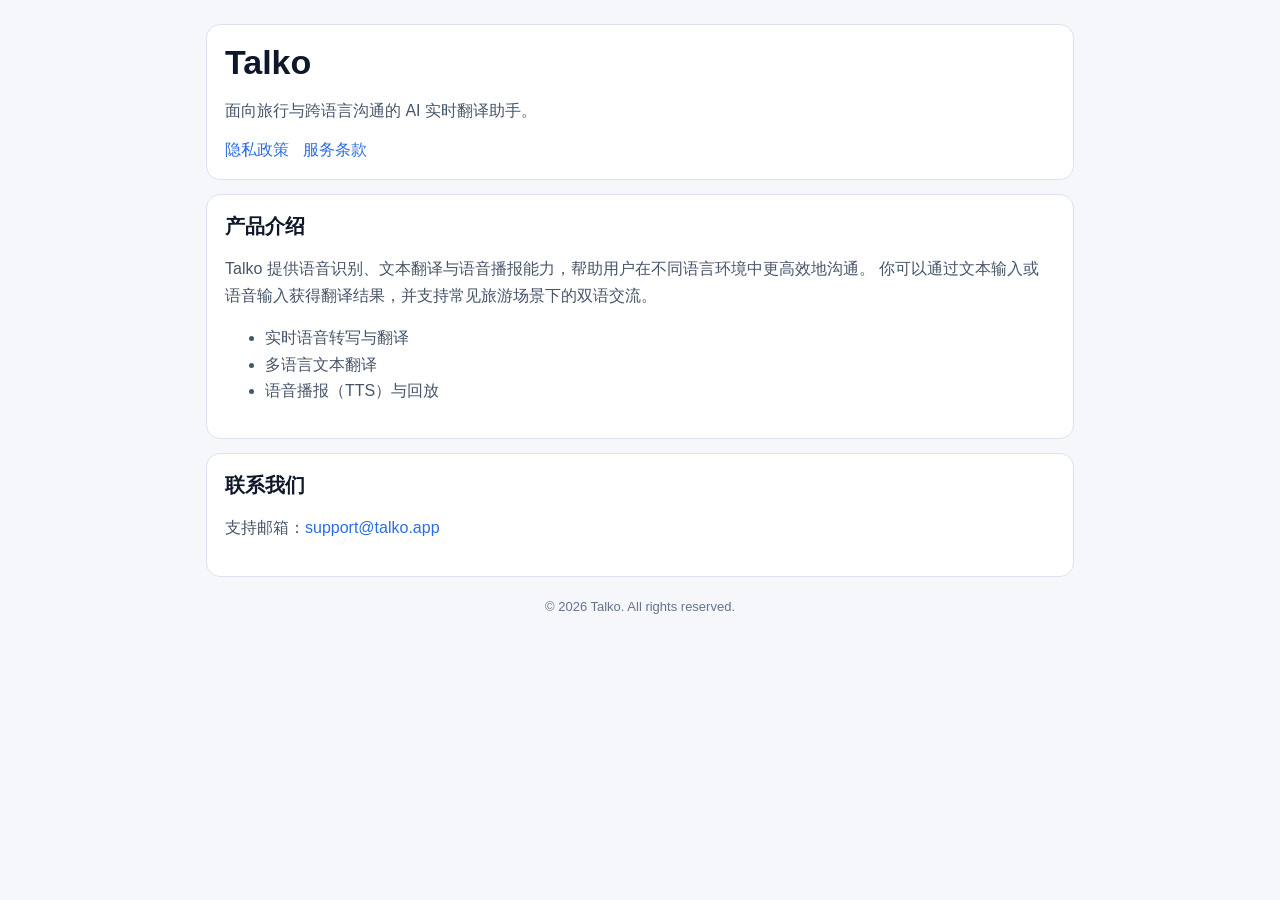
==== index.html @ c9cb131e "Initial landing site for OAuth consent links" ====
<!doctype html>
<html lang="zh-CN">
<head>
  <meta charset="UTF-8" />
  <meta name="viewport" content="width=device-width, initial-scale=1" />
  <title>Talko - AI 口语翻译助手</title>
  <link rel="stylesheet" href="./styles.css" />
</head>
<body>
  <main class="container">
    <header class="card hero">
      <h1>Talko</h1>
      <p>面向旅行与跨语言沟通的 AI 实时翻译助手。</p>
      <div class="links">
        <a href="./privacy.html">隐私政策</a>
        <a href="./terms.html">服务条款</a>
      </div>
    </header>

    <section class="card">
      <h2>产品介绍</h2>
      <p>
        Talko 提供语音识别、文本翻译与语音播报能力，帮助用户在不同语言环境中更高效地沟通。
        你可以通过文本输入或语音输入获得翻译结果，并支持常见旅游场景下的双语交流。
      </p>
      <ul>
        <li>实时语音转写与翻译</li>
        <li>多语言文本翻译</li>
        <li>语音播报（TTS）与回放</li>
      </ul>
    </section>

    <section class="card">
      <h2>联系我们</h2>
      <p>支持邮箱：<a href="mailto:support@talko.app">support@talko.app</a></p>
    </section>

    <footer class="footer">© <span id="year"></span> Talko. All rights reserved.</footer>
  </main>

  <script>
    document.getElementById('year').textContent = new Date().getFullYear();
  </script>
</body>
</html>
---- styles.css ----
:root {
  --bg: #f5f7fb;
  --card: #ffffff;
  --text: #0f172a;
  --muted: #475569;
  --border: #dbe3f1;
  --brand: #2b6de5;
}

* { box-sizing: border-box; }

body {
  margin: 0;
  font-family: -apple-system, BlinkMacSystemFont, "Segoe UI", Roboto, "PingFang SC", "Noto Sans CJK SC", sans-serif;
  background: var(--bg);
  color: var(--text);
}

.container {
  max-width: 900px;
  margin: 0 auto;
  padding: 24px 16px 40px;
}

.container.narrow {
  max-width: 760px;
}

.card {
  background: var(--card);
  border: 1px solid var(--border);
  border-radius: 14px;
  padding: 18px;
  margin-bottom: 14px;
}

.hero h1 {
  margin: 0 0 8px;
  font-size: 34px;
}

h2 {
  margin: 0 0 10px;
  font-size: 20px;
}

p, li {
  line-height: 1.65;
  color: var(--muted);
}

a {
  color: var(--brand);
  text-decoration: none;
}

a:hover {
  text-decoration: underline;
}

.links {
  display: flex;
  gap: 14px;
  margin-top: 10px;
}

.footer {
  text-align: center;
  color: #64748b;
  font-size: 13px;
  padding-top: 8px;
}
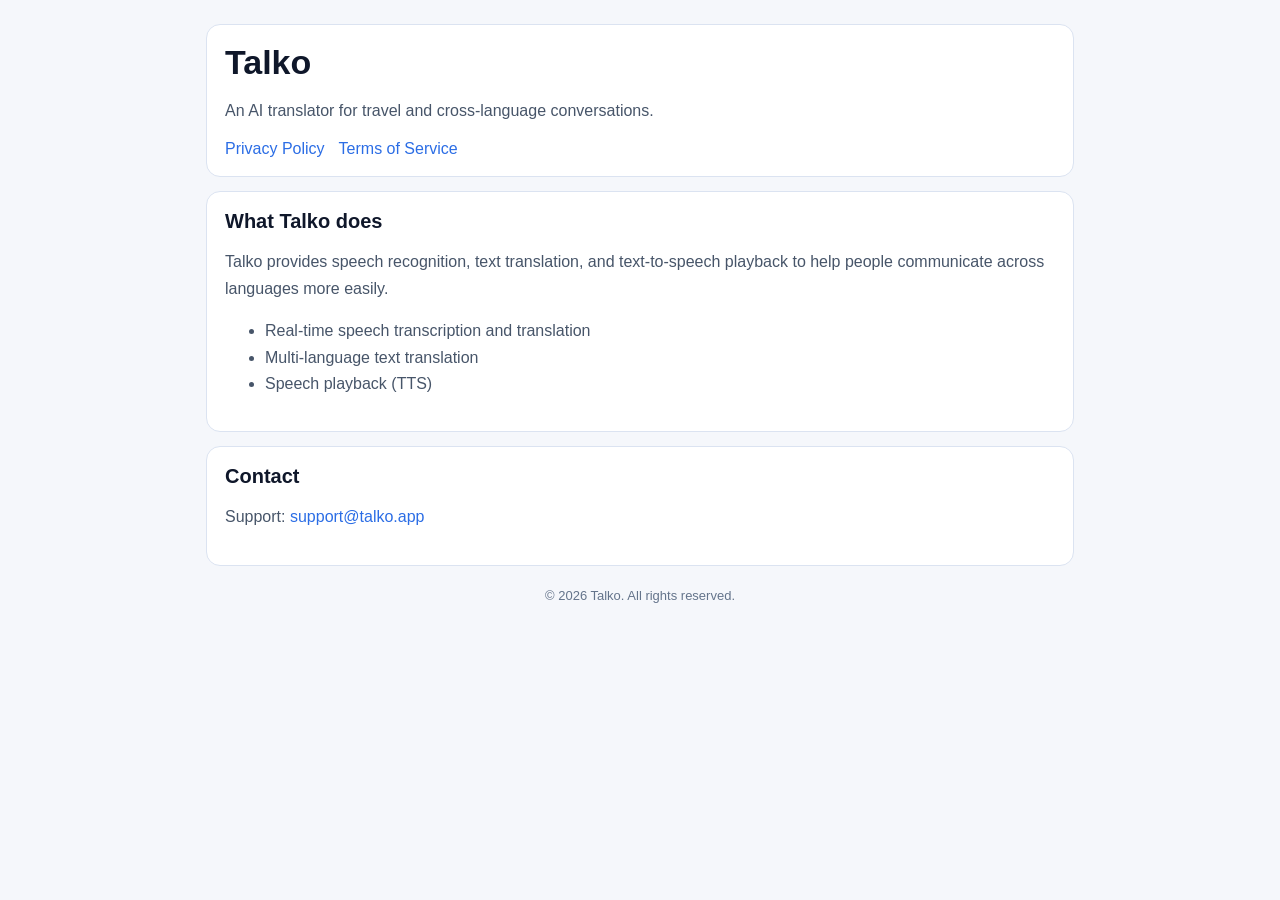
==== commit 14148db2: "Update Talko site pages in English" ====
--- a/index.html
+++ b/index.html
@@ -1,38 +1,38 @@
 <!doctype html>
-<html lang="zh-CN">
+<html lang="en">
 <head>
   <meta charset="UTF-8" />
   <meta name="viewport" content="width=device-width, initial-scale=1" />
-  <title>Talko - AI 口语翻译助手</title>
+  <title>Talko - AI Speech Translator</title>
   <link rel="stylesheet" href="./styles.css" />
 </head>
 <body>
   <main class="container">
     <header class="card hero">
       <h1>Talko</h1>
-      <p>面向旅行与跨语言沟通的 AI 实时翻译助手。</p>
+      <p>An AI translator for travel and cross-language conversations.</p>
       <div class="links">
-        <a href="./privacy.html">隐私政策</a>
-        <a href="./terms.html">服务条款</a>
+        <a href="./privacy.html">Privacy Policy</a>
+        <a href="./terms.html">Terms of Service</a>
       </div>
     </header>
 
     <section class="card">
-      <h2>产品介绍</h2>
+      <h2>What Talko does</h2>
       <p>
-        Talko 提供语音识别、文本翻译与语音播报能力，帮助用户在不同语言环境中更高效地沟通。
-        你可以通过文本输入或语音输入获得翻译结果，并支持常见旅游场景下的双语交流。
+        Talko provides speech recognition, text translation, and text-to-speech playback
+        to help people communicate across languages more easily.
       </p>
       <ul>
-        <li>实时语音转写与翻译</li>
-        <li>多语言文本翻译</li>
-        <li>语音播报（TTS）与回放</li>
+        <li>Real-time speech transcription and translation</li>
+        <li>Multi-language text translation</li>
+        <li>Speech playback (TTS)</li>
       </ul>
     </section>
 
     <section class="card">
-      <h2>联系我们</h2>
-      <p>支持邮箱：<a href="mailto:support@talko.app">support@talko.app</a></p>
+      <h2>Contact</h2>
+      <p>Support: <a href="mailto:support@talko.app">support@talko.app</a></p>
     </section>
 
     <footer class="footer">© <span id="year"></span> Talko. All rights reserved.</footer>
